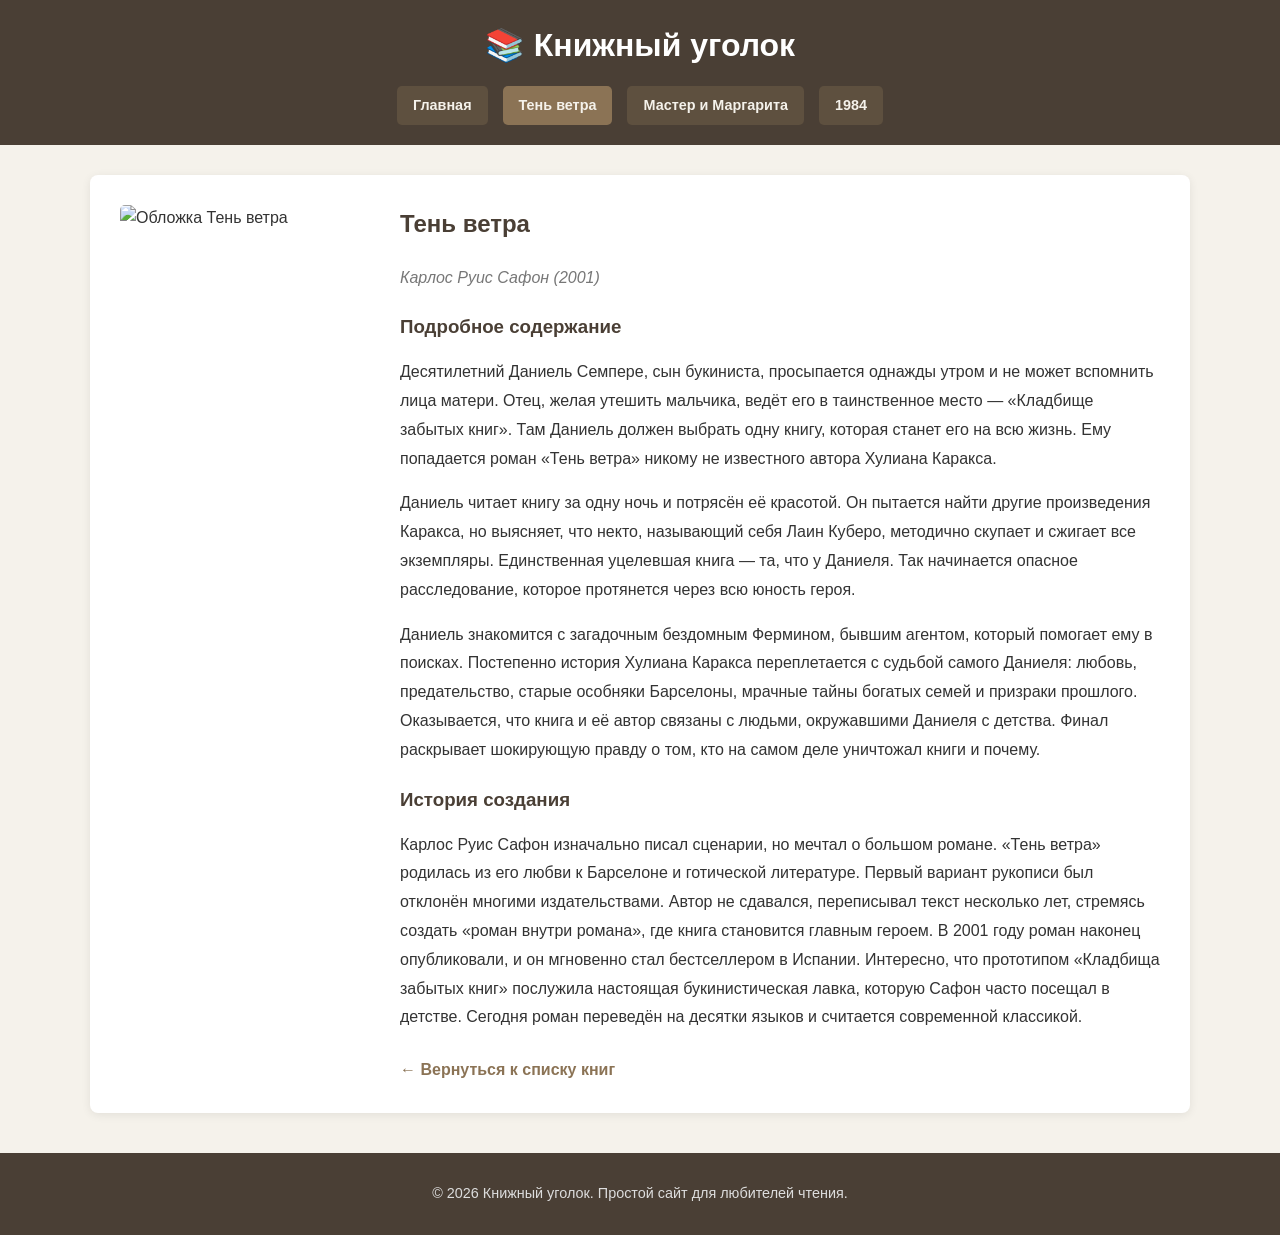
==== book1.html @ d77a63a9 "Add files via upload" ====
<!DOCTYPE html>
<html lang="ru">
<head>
    <meta charset="UTF-8">
    <meta name="viewport" content="width=device-width, initial-scale=1.0">
    <title>Тень ветра | Книжный уголок</title>
    <link rel="stylesheet" href="style.css">
</head>
<body>
    <header class="site-header">
        <h1 class="site-title">📚 Книжный уголок</h1>
        <nav class="main-nav">
            <a href="index.html" class="nav-link">Главная</a>
            <a href="book1.html" class="nav-link active">Тень ветра</a>
            <a href="book2.html" class="nav-link">Мастер и Маргарита</a>
            <a href="book3.html" class="nav-link">1984</a>
        </nav>
    </header>

    <main class="container">
        <article class="book-detail">
            <img src="images/book1.jpg" alt="Обложка Тень ветра" class="book-cover">
            <div class="book-info">
                <h2>Тень ветра</h2>
                <p class="author">Карлос Руис Сафон (2001)</p>
                
                <h3>Подробное содержание</h3>
                <p>Десятилетний Даниель Семпере, сын букиниста, просыпается однажды утром и не может вспомнить лица матери. Отец, желая утешить мальчика, ведёт его в таинственное место — «Кладбище забытых книг». Там Даниель должен выбрать одну книгу, которая станет его на всю жизнь. Ему попадается роман «Тень ветра» никому не известного автора Хулиана Каракса.</p>
                <p>Даниель читает книгу за одну ночь и потрясён её красотой. Он пытается найти другие произведения Каракса, но выясняет, что некто, называющий себя Лаин Куберо, методично скупает и сжигает все экземпляры. Единственная уцелевшая книга — та, что у Даниеля. Так начинается опасное расследование, которое протянется через всю юность героя.</p>
                <p>Даниель знакомится с загадочным бездомным Фермином, бывшим агентом, который помогает ему в поисках. Постепенно история Хулиана Каракса переплетается с судьбой самого Даниеля: любовь, предательство, старые особняки Барселоны, мрачные тайны богатых семей и призраки прошлого. Оказывается, что книга и её автор связаны с людьми, окружавшими Даниеля с детства. Финал раскрывает шокирующую правду о том, кто на самом деле уничтожал книги и почему.</p>

                <h3>История создания</h3>
                <p>Карлос Руис Сафон изначально писал сценарии, но мечтал о большом романе. «Тень ветра» родилась из его любви к Барселоне и готической литературе. Первый вариант рукописи был отклонён многими издательствами. Автор не сдавался, переписывал текст несколько лет, стремясь создать «роман внутри романа», где книга становится главным героем. В 2001 году роман наконец опубликовали, и он мгновенно стал бестселлером в Испании. Интересно, что прототипом «Кладбища забытых книг» послужила настоящая букинистическая лавка, которую Сафон часто посещал в детстве. Сегодня роман переведён на десятки языков и считается современной классикой.</p>

                <a href="index.html" class="back-link">← Вернуться к списку книг</a>
            </div>
        </article>
    </main>

    <footer class="site-footer">
        <p>© 2026 Книжный уголок. Простой сайт для любителей чтения.</p>
    </footer>
</body>
</html>
---- style.css ----
/* Простые стили для начинающих */
body {
    margin: 0;
    font-family: Arial, Helvetica, sans-serif;
    background-color: #f5f2eb;
    color: #333;
    line-height: 1.6;
}

.site-header {
    background-color: #4a3f35;
    color: white;
    padding: 20px 0;
    text-align: center;
}

.site-title {
    margin: 0 0 15px 0;
    font-size: 2em;
}

/* Навигация */
.main-nav {
    display: flex;
    justify-content: center;
    gap: 15px;
    flex-wrap: wrap;
}

.nav-link {
    color: #f5f2eb;
    text-decoration: none;
    padding: 8px 16px;
    background-color: #5e503f;
    border-radius: 5px;
    font-weight: bold;
    font-size: 0.9em;
    transition: background-color 0.2s;
}

.nav-link:hover {
    background-color: #7a6a55;
}

.nav-link.active {
    background-color: #8b7355;
    cursor: default;
}

/* Основной контейнер */
.container {
    max-width: 1100px;
    margin: 30px auto;
    padding: 0 20px;
}

.book-list h2 {
    text-align: center;
    margin-bottom: 30px;
    color: #4a3f35;
}

/* Сетка карточек */
.books-grid {
    display: flex;
    flex-wrap: wrap;
    justify-content: center;
    gap: 25px;
}

.book-card {
    display: block;
    background-color: white;
    border: 1px solid #ddd;
    border-radius: 8px;
    width: 250px;
    padding: 15px;
    text-align: center;
    text-decoration: none;
    color: #333;
    box-shadow: 0 2px 5px rgba(0,0,0,0.1);
    transition: transform 0.2s, box-shadow 0.2s;
}

.book-card:hover {
    transform: translateY(-5px);
    box-shadow: 0 5px 15px rgba(0,0,0,0.15);
}

.book-card img {
    width: 100%;
    height: auto;
    border-radius: 5px;
    margin-bottom: 10px;
}

.book-card h3 {
    margin: 10px 0 5px 0;
    color: #4a3f35;
}

.author {
    font-style: italic;
    color: #777;
    margin-bottom: 10px;
}

.description {
    font-size: 0.9em;
    color: #555;
}

/* Страница книги */
.book-detail {
    display: flex;
    flex-wrap: wrap;
    gap: 30px;
    background-color: white;
    padding: 30px;
    border-radius: 8px;
    box-shadow: 0 2px 10px rgba(0,0,0,0.08);
    align-items: flex-start;
}

.book-cover {
    width: 250px;
    max-width: 100%;
    border-radius: 5px;
    flex-shrink: 0;
}

.book-info {
    flex: 1;
    min-width: 250px;
}

.book-info h2 {
    margin-top: 0;
    color: #4a3f35;
}

.book-info h3 {
    margin: 20px 0 10px;
    color: #4a3f35;
}

.book-info p {
    line-height: 1.8;
    margin-bottom: 15px;
}

.back-link {
    display: inline-block;
    color: #8b7355;
    text-decoration: none;
    font-weight: bold;
    margin-top: 10px;
}

.back-link:hover {
    text-decoration: underline;
}

/* Подвал */
.site-footer {
    background-color: #4a3f35;
    color: #ddd;
    text-align: center;
    padding: 15px 0;
    margin-top: 40px;
    font-size: 0.9em;
}
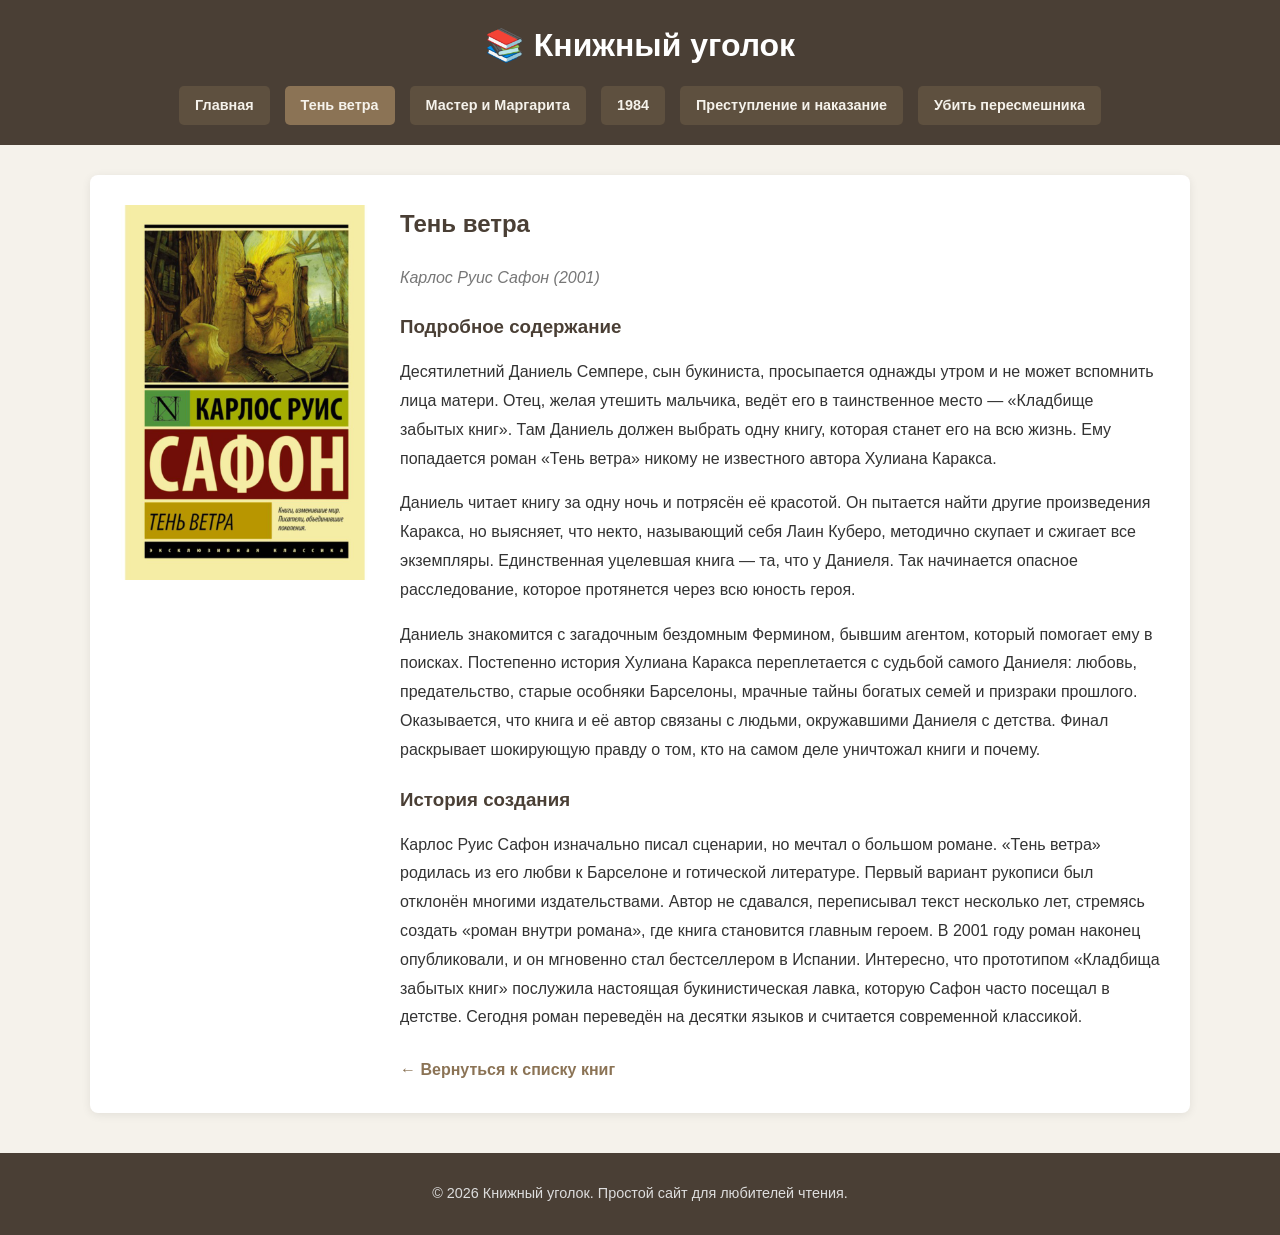
==== commit fe69e41c: "Add files via upload" ====
--- a/book1.html
+++ b/book1.html
@@ -14,6 +14,8 @@
             <a href="book1.html" class="nav-link active">Тень ветра</a>
             <a href="book2.html" class="nav-link">Мастер и Маргарита</a>
             <a href="book3.html" class="nav-link">1984</a>
+            <a href="book4.html" class="nav-link">Преступление и наказание</a>
+            <a href="book5.html" class="nav-link">Убить пересмешника</a>
         </nav>
     </header>
 
--- a/style.css
+++ b/style.css
@@ -1,4 +1,3 @@
-/* Простые стили для начинающих */
 body {
     margin: 0;
     font-family: Arial, Helvetica, sans-serif;
@@ -161,7 +160,6 @@
     text-decoration: underline;
 }
 
-/* Подвал */
 .site-footer {
     background-color: #4a3f35;
     color: #ddd;
@@ -169,4 +167,4 @@
     padding: 15px 0;
     margin-top: 40px;
     font-size: 0.9em;
-}+}
